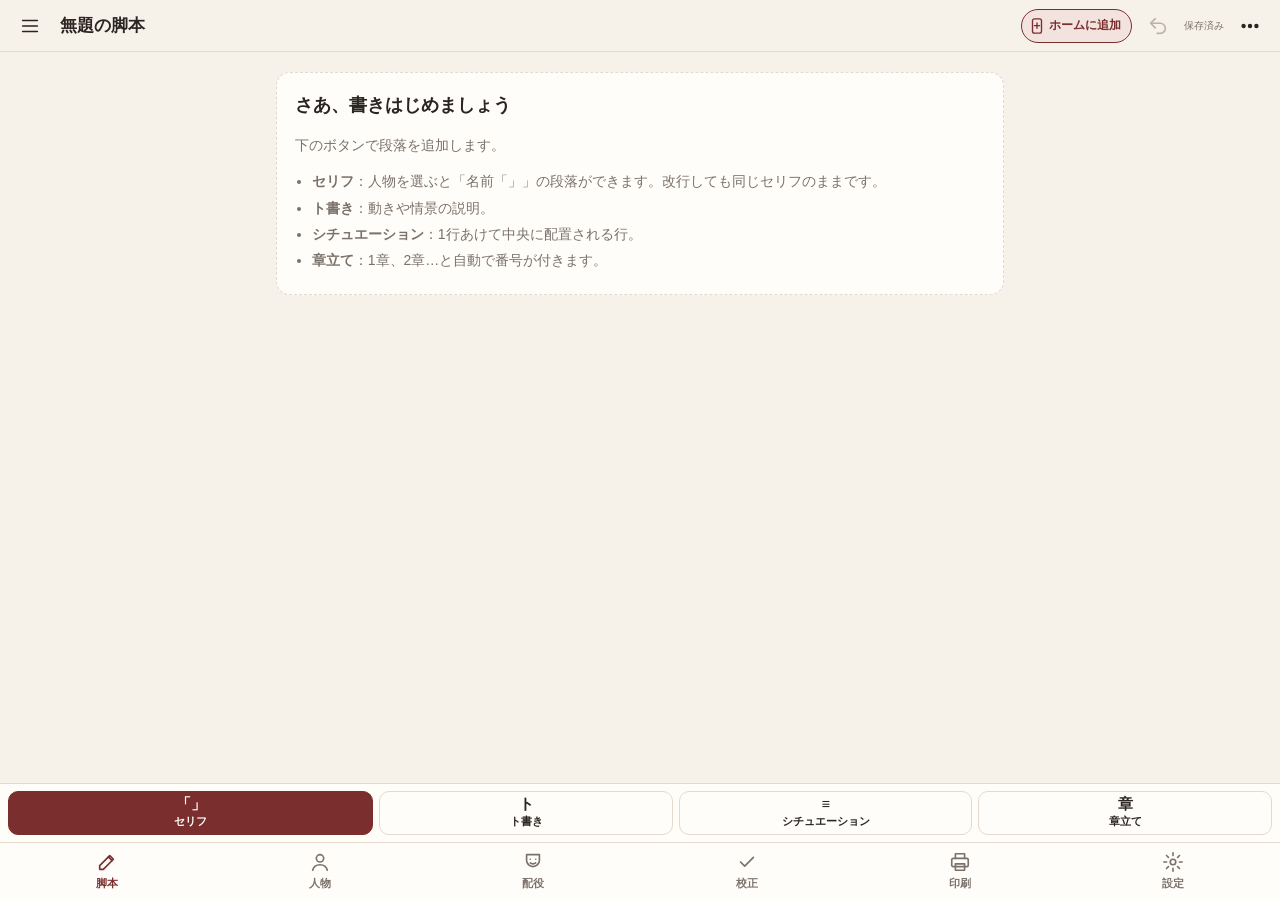
==== index.html @ 345024ed "Acting directions band, menu-only direction entry, vertical writing screen - 演技の指示 is now added from" ====
<!doctype html>
<html lang="ja">
<head>
  <meta charset="utf-8">
  <meta name="viewport" content="width=device-width, initial-scale=1, viewport-fit=cover, interactive-widget=resizes-content">
  <meta name="theme-color" content="#7a2e2e">
  <meta name="apple-mobile-web-app-capable" content="yes">
  <meta name="mobile-web-app-capable" content="yes">
  <meta name="apple-mobile-web-app-title" content="演劇脚本">
  <meta name="apple-mobile-web-app-status-bar-style" content="default">
  <title>演劇脚本ノート</title>
  <meta name="description" content="スマートフォンで演劇の脚本を書いて、A4で印刷できるアプリ">
  <link rel="manifest" href="manifest.webmanifest">
  <link rel="icon" href="icons/icon.svg" type="image/svg+xml">
  <link rel="apple-touch-icon" href="icons/apple-touch-icon.png">
  <link rel="preconnect" href="https://fonts.googleapis.com">
  <link rel="preconnect" href="https://fonts.gstatic.com" crossorigin>
  <link rel="stylesheet" href="css/app.css">
  <style id="page-style">@page { size: A4 landscape; margin: 0; }</style>
</head>
<body>
  <header class="topbar no-print">
    <button id="btn-scripts" class="icon-btn" type="button" aria-label="脚本の一覧">
      <svg viewBox="0 0 24 24" aria-hidden="true"><path d="M4 6h16M4 12h16M4 18h16"/></svg>
    </button>
    <input id="title-input" class="title-input" type="text" placeholder="タイトル" aria-label="脚本のタイトル" enterkeyhint="done">
    <button id="btn-install" class="install-btn" type="button" hidden>
      <svg viewBox="0 0 24 24" aria-hidden="true"><rect x="6" y="2.5" width="12" height="19" rx="2.5"/><path d="M12 8v7M8.5 11.5h7"/></svg>ホームに追加
    </button>
    <button id="btn-undo" class="icon-btn" type="button" aria-label="元に戻す" disabled>
      <svg viewBox="0 0 24 24" aria-hidden="true"><path d="M9 14 4 9l5-5"/><path d="M4 9h10.5a5.5 5.5 0 0 1 0 11H11"/></svg>
    </button>
    <span id="save-status" class="save-status" aria-live="polite">保存済み</span>
    <button id="btn-more" class="icon-btn" type="button" aria-label="取り込んだPDFを見る">
      <svg viewBox="0 0 24 24" aria-hidden="true"><circle cx="5" cy="12" r="1.5" fill="currentColor"/><circle cx="12" cy="12" r="1.5" fill="currentColor"/><circle cx="19" cy="12" r="1.5" fill="currentColor"/></svg>
    </button>
  </header>

  <main id="main">
    <!-- 脚本 -->
    <section id="view-editor" class="view no-print" data-view="editor">
      <div id="editor" class="editor"></div>
      <div id="editor-empty" class="empty-hint">
        <p class="empty-title">さあ、書きはじめましょう</p>
        <p>下のボタンで段落を追加します。</p>
        <ul>
          <li><b>セリフ</b>：人物を選ぶと「名前「」」の段落ができます。改行しても同じセリフのままです。</li>
          <li><b>ト書き</b>：動きや情景の説明。</li>
          <li><b>シチュエーション</b>：1行あけて中央に配置される行。</li>
          <li><b>章立て</b>：1章、2章…と自動で番号が付きます。</li>
        </ul>
      </div>
    </section>

    <!-- 登場人物 -->
    <section id="view-characters" class="view no-print" data-view="characters">
      <div class="panel">
        <h2>登場人物</h2>
        <p class="note">名前はここで一括管理します。ここで名前を変えると、脚本中のすべてのセリフに反映されます。読み仮名は自動で付きます（直接直すこともできます）。</p>
        <form id="add-char-form" class="add-row">
          <input id="add-char-name" type="text" placeholder="人物名を入力" aria-label="人物名" enterkeyhint="done" autocomplete="off">
          <button class="btn primary" type="submit">追加</button>
        </form>
        <p id="dict-status" class="note dict-status" hidden></p>
        <ul id="char-list" class="card-list"></ul>
      </div>
    </section>

    <!-- 配役 -->
    <section id="view-cast" class="view no-print" data-view="cast">
      <div class="panel">
        <h2>キャスティング</h2>
        <p class="note">役と演じる人を紐付けます。配役表は印刷の2ページ目（表紙の次）に入ります。1人で複数の役も演じられます。</p>
        <ul id="cast-list" class="card-list"></ul>
        <h3>演者ごとの出番</h3>
        <div id="actor-summary"></div>
        <label class="switch-row"><input type="checkbox" data-setting="printCastPage"> 配役表を印刷に含める</label>
        <button id="btn-cast-preview" class="btn" type="button">配役表をプレビュー</button>
      </div>
    </section>

    <!-- 校正 -->
    <section id="view-check" class="view no-print" data-view="check">
      <div class="panel">
        <h2>誤字・脱字チェック</h2>
        <p class="note">よくある誤字、「変わるる」のような余分な文字や重複、同じ人物のセリフの連続、助詞や句読点の重なり、括弧の閉じ忘れ、人物名の打ち間違い、半角カナなどを調べます。<span class="lv lv-info">参考</span> は台詞の口調として意図的な場合もあります。</p>
        <div class="row-btns">
          <button id="btn-run-check" class="btn primary" type="button">チェックする</button>
          <button id="btn-fix-all" class="btn" type="button" hidden>まとめて修正</button>
        </div>
        <p id="check-summary" class="check-summary"></p>
        <ul id="check-list" class="check-list"></ul>
        <button id="btn-clear-ignored" class="btn small ghost" type="button" hidden>無視した項目を元に戻す</button>
      </div>
    </section>

    <!-- 印刷 -->
    <section id="view-preview" class="view" data-view="preview">
      <div class="preview-controls no-print">
        <div class="seg" role="group" aria-label="書字方向">
          <button type="button" data-seg="writingMode" data-value="vertical">縦書き</button>
          <button type="button" data-seg="writingMode" data-value="horizontal">横書き</button>
        </div>
        <div class="seg" role="group" aria-label="用紙の向き">
          <button type="button" data-seg="orientation" data-value="portrait">A4 縦</button>
          <button type="button" data-seg="orientation" data-value="landscape">A4 横</button>
        </div>
        <button id="btn-print" class="btn primary" type="button">印刷 / PDF保存</button>
        <span id="page-count" class="note"></span>
      </div>
      <div id="pages" class="pages"></div>
    </section>

    <!-- 設定 -->
    <section id="view-settings" class="view no-print" data-view="settings">
      <div class="panel">
        <h2>作品</h2>
        <label class="field">タイトル<input id="set-title" type="text"></label>
        <label class="field">作者<input id="set-author" type="text" placeholder="作・〇〇"></label>

        <h2>脚本画面（書くとき）</h2>
        <label class="field">書く向き
          <select data-setting="editorWritingMode"><option value="horizontal">横書き</option><option value="vertical">縦書き</option></select>
        </label>
        <p class="note">台本に合わせて縦書きで書けます。縦書きでは右から左へ進み、横にスクロールします。印刷の向き（下の「書式」）とは別に選べます。</p>

        <h2>書式（印刷・PDF）</h2>
        <label class="field">書字方向
          <select data-setting="writingMode"><option value="vertical">縦書き</option><option value="horizontal">横書き</option></select>
        </label>
        <label class="field">用紙（A4）の向き
          <select data-setting="orientation"><option value="landscape">横向き</option><option value="portrait">縦向き</option></select>
        </label>
        <label class="field">フォント
          <select id="font-select" data-setting="font"></select>
        </label>
        <p id="font-sample" class="font-sample">太郎「今日は、いい天気ですね。」</p>
        <label class="field">文字の大きさ（pt）
          <select data-setting="fontSize" data-type="number">
            <option value="9">9</option><option value="10">10</option><option value="10.5">10.5</option>
            <option value="11">11</option><option value="12">12</option><option value="14">14</option>
          </select>
        </label>
        <label class="field">行間
          <select data-setting="lineHeight" data-type="number">
            <option value="1.5">狭い</option><option value="1.8">ふつう</option><option value="2.1">広い</option>
          </select>
        </label>
        <label class="field">ト書きの位置
          <select data-setting="directionIndent" data-type="number">
            <option value="0">上部（字下げなし）</option><option value="2">2字下げ</option><option value="3">3字下げ</option>
          </select>
        </label>
        <label class="field">名前の読み仮名（ルビ）
          <select data-setting="ruby"><option value="all">毎回ふる</option><option value="first">初登場のみ</option><option value="none">ふらない</option></select>
        </label>
        <label class="field">章の表記
          <select data-setting="chapterFormat"><option value="plain">1章</option><option value="dai">第1章</option><option value="kanji">第一章</option></select>
        </label>
        <label class="switch-row"><input type="checkbox" data-setting="chapterPageBreak"> 章ごとに改ページ（章を右上に置く）</label>

        <h2>演者用の書き込み</h2>
        <label class="field">メモ欄（演者が書き込むスペース）
          <select data-setting="memoArea">
            <option value="none">なし</option><option value="small">小さめ（約1/4）</option>
            <option value="medium">ふつう（約1/3）</option><option value="large">大きめ（約1/2）</option>
          </select>
        </label>
        <label class="field">メモ欄の位置
          <select data-setting="memoPosition">
            <option value="top">上</option><option value="bottom">下</option><option value="right">右</option><option value="left">左</option>
          </select>
        </label>
        <label class="switch-row"><input type="checkbox" data-setting="memoRuled"> メモ欄に罫線を引く</label>
        <p class="note">メモ欄は<b>印刷するページ（「印刷」タブ・PDF）に付きます</b>。書く画面には出ません。本文との間には区切りの線が入ります（表紙・配役表には付きません）。</p>
        <label class="switch-row"><input type="checkbox" data-setting="actingNotes"> 「演技の指示」スペースを付ける</label>
        <p class="note">ページの下 約1/5（横書きでは右側）を演技の指示のスペースにし、メモ欄と同じ罫線を引きます。各セリフの指示は、そのセリフと同じ列に入ります。指示は、脚本画面でセリフ右の「⋯」→「演技の指示を追加」で書けます。</p>
        <button class="btn" type="button" data-go-preview>印刷のプレビューで確認する</button>

        <h2>印刷</h2>
        <label class="switch-row"><input type="checkbox" data-setting="printTitlePage"> 表紙を付ける</label>
        <label class="switch-row"><input type="checkbox" data-setting="printCastPage"> 配役表を付ける</label>
        <label class="switch-row"><input type="checkbox" data-setting="pageNumbers"> ページ番号</label>

        <h2>読み仮名</h2>
        <label class="switch-row"><input type="checkbox" data-setting="autoReading"> 名前の読み仮名を自動で付ける</label>
        <p class="note">初回のみ辞書（約18MB）を読み込みます。以降はオフラインでも使えます。</p>

        <h2>データ</h2>
        <p class="note">入力内容はこの端末に自動保存されます（画面を閉じても、アプリを終了しても残ります）。機種変更や念のための保管には書き出しを使ってください。</p>
        <div class="row-btns wrap">
          <button id="btn-export" class="btn" type="button">バックアップを書き出す</button>
          <button id="btn-import" class="btn" type="button">バックアップを読み込む</button>
          <button id="btn-export-txt" class="btn" type="button">テキスト（.txt）で保存</button>
          <button id="btn-export-docx" class="btn" type="button">Word（.docx）で保存</button>
        </div>
        <input id="import-file" type="file" accept=".json,application/json" hidden>
        <div class="row-btns wrap">
          <button id="btn-import-pdf" class="btn" type="button">過去の脚本をPDFから読み込む</button>
        </div>
        <input id="pdf-file" type="file" accept="application/pdf,.pdf" hidden>
      </div>
    </section>
  </main>

  <!-- 挿入ボタン（脚本タブのみ） -->
  <div id="insertbar" class="insertbar no-print" role="toolbar" aria-label="段落の追加">
    <button type="button" data-insert="dialogue" class="ins ins-dialogue"><span class="ins-ico">「」</span>セリフ</button>
    <button type="button" data-insert="direction" class="ins"><span class="ins-ico">ト</span>ト書き</button>
    <button type="button" data-insert="situation" class="ins"><span class="ins-ico">≡</span>シチュエーション</button>
    <button type="button" data-insert="chapter" class="ins"><span class="ins-ico">章</span>章立て</button>
  </div>

  <nav class="tabbar no-print" aria-label="画面切り替え">
    <button type="button" data-tab="editor"><svg viewBox="0 0 24 24" aria-hidden="true"><path d="M4 20h4L19 9l-4-4L4 16z"/><path d="m13.5 6.5 4 4"/></svg>脚本</button>
    <button type="button" data-tab="characters"><svg viewBox="0 0 24 24" aria-hidden="true"><circle cx="12" cy="8" r="4"/><path d="M4 21c1-4 4.5-6 8-6s7 2 8 6"/></svg>人物</button>
    <button type="button" data-tab="cast"><svg viewBox="0 0 24 24" aria-hidden="true"><path d="M5 4h14v6a7 7 0 0 1-14 0z"/><path d="M9 9h.01M15 9h.01M9 13c1.5 1.3 4.5 1.3 6 0"/></svg>配役</button>
    <button type="button" data-tab="check"><svg viewBox="0 0 24 24" aria-hidden="true"><path d="m5 12 4.5 4.5L19 7"/></svg>校正</button>
    <button type="button" data-tab="preview"><svg viewBox="0 0 24 24" aria-hidden="true"><path d="M7 8V3h10v5"/><rect x="3" y="8" width="18" height="9" rx="1.5"/><path d="M7 14h10v7H7z"/></svg>印刷</button>
    <button type="button" data-tab="settings"><svg viewBox="0 0 24 24" aria-hidden="true"><circle cx="12" cy="12" r="3"/><path d="M12 2v3M12 19v3M2 12h3M19 12h3M4.9 4.9 7 7M17 17l2.1 2.1M4.9 19.1 7 17M17 7l2.1-2.1"/></svg>設定</button>
  </nav>

  <div id="sheet-backdrop" class="sheet-backdrop no-print" hidden></div>
  <div id="sheet" class="sheet no-print" role="dialog" aria-modal="true" aria-labelledby="sheet-title" hidden>
    <div class="sheet-head">
      <h2 id="sheet-title"></h2>
      <button id="sheet-close" class="icon-btn" type="button" aria-label="閉じる"><svg viewBox="0 0 24 24" aria-hidden="true"><path d="M6 6l12 12M18 6 6 18"/></svg></button>
    </div>
    <div id="sheet-body" class="sheet-body"></div>
  </div>

  <div id="toast" class="toast no-print" role="status" hidden></div>

  <div id="pdf-viewer" class="pdf-viewer no-print" role="dialog" aria-modal="true" aria-labelledby="pdf-viewer-title" hidden>
    <div class="pdf-viewer-head">
      <button id="pdf-close" class="icon-btn" type="button" aria-label="閉じる"><svg viewBox="0 0 24 24" aria-hidden="true"><path d="M15 18 9 12l6-6"/></svg></button>
      <h2 id="pdf-viewer-title"></h2>
      <button id="pdf-zoom-out" class="icon-btn" type="button" aria-label="縮小"><svg viewBox="0 0 24 24" aria-hidden="true"><path d="M5 12h14"/></svg></button>
      <button id="pdf-zoom-in" class="icon-btn" type="button" aria-label="拡大"><svg viewBox="0 0 24 24" aria-hidden="true"><path d="M12 5v14M5 12h14"/></svg></button>
      <button id="pdf-delete" class="icon-btn" type="button" aria-label="このPDFを削除"><svg viewBox="0 0 24 24" aria-hidden="true"><path d="M4 7h16M9 7V4h6v3M6 7l1 13h10l1-13"/></svg></button>
    </div>
    <div id="pdf-pages" class="pdf-pages"></div>
  </div>
  <div id="measure" class="measure" aria-hidden="true"></div>

  <script type="module" src="js/app.js"></script>
</body>
</html>
---- css/app.css ----
:root {
  --bg: #f6f1e9;
  --surface: #fffdf9;
  --surface-2: #f0e9de;
  --text: #2a2522;
  --muted: #7b716a;
  --line: #e3d9cc;
  --accent: #7a2e2e;
  --accent-ink: #fff;
  --accent-soft: #f3e3df;
  --ok: #2e6b46;
  --warn: #9a6400;
  --err: #a52a2a;
  --info: #4a5f8a;
  --shadow: 0 1px 2px rgba(60, 40, 20, .08), 0 4px 16px rgba(60, 40, 20, .06);
  --topbar-h: 52px;
  --tabbar-h: 58px;
  --insert-h: 56px;
  --kb: 0px;
  --safe-b: env(safe-area-inset-bottom, 0px);
  --editor-font: "Hiragino Mincho ProN", "Yu Mincho", YuMincho, "Noto Serif JP", serif;
  color-scheme: light;
}
@media (prefers-color-scheme: dark) {
  :root:not([data-theme="light"]) {
    --bg: #1b1817;
    --surface: #24201e;
    --surface-2: #2e2926;
    --text: #ece5dc;
    --muted: #a59a90;
    --line: #3b3431;
    --accent: #d48a7e;
    --accent-ink: #1b1817;
    --accent-soft: #3a2724;
    --ok: #7fc59b;
    --warn: #e0b35a;
    --err: #f08a80;
    --info: #9db4e6;
    --shadow: 0 1px 2px rgba(0, 0, 0, .3), 0 4px 16px rgba(0, 0, 0, .25);
    color-scheme: dark;
  }
}
:root[data-theme="dark"] {
  --bg: #1b1817; --surface: #24201e; --surface-2: #2e2926; --text: #ece5dc; --muted: #a59a90;
  --line: #3b3431; --accent: #d48a7e; --accent-ink: #1b1817; --accent-soft: #3a2724;
  --ok: #7fc59b; --warn: #e0b35a; --err: #f08a80; --info: #9db4e6; color-scheme: dark;
}

* { box-sizing: border-box; }
html { -webkit-text-size-adjust: 100%; }
body {
  margin: 0;
  background: var(--bg);
  color: var(--text);
  font-family: -apple-system, BlinkMacSystemFont, "Hiragino Sans", "Hiragino Kaku Gothic ProN", "Yu Gothic UI", "Noto Sans JP", sans-serif;
  font-size: 16px;
  line-height: 1.6;
  -webkit-tap-highlight-color: transparent;
  overscroll-behavior-y: none;
}
button, input, select, textarea { font: inherit; color: inherit; }
button { cursor: pointer; }
svg { width: 22px; height: 22px; fill: none; stroke: currentColor; stroke-width: 1.8; stroke-linecap: round; stroke-linejoin: round; }
[hidden] { display: none !important; }

/* ---------- 上部バー ---------- */
.topbar {
  position: sticky; top: 0; z-index: 20;
  display: flex; align-items: center; gap: 6px;
  height: calc(var(--topbar-h) + env(safe-area-inset-top, 0px));
  padding: env(safe-area-inset-top, 0px) 10px 0;
  background: color-mix(in srgb, var(--bg) 88%, transparent);
  backdrop-filter: blur(10px);
  -webkit-backdrop-filter: blur(10px);
  border-bottom: 1px solid var(--line);
}
.icon-btn {
  flex: none; display: grid; place-items: center;
  width: 40px; height: 40px; border-radius: 10px;
  border: 0; background: transparent; color: var(--text);
}
.icon-btn:disabled { opacity: .3; }
.icon-btn:active:not(:disabled) { background: var(--surface-2); }
.title-input {
  flex: 1; min-width: 0;
  border: 0; background: transparent;
  font-family: var(--editor-font);
  font-size: 17px; font-weight: 700;
  padding: 6px 4px; border-radius: 8px;
}
.title-input:focus { outline: none; background: var(--surface); }
.install-btn {
  flex: none; display: inline-flex; align-items: center; gap: 3px;
  height: 34px; padding: 0 10px 0 6px;
  border-radius: 99px; border: 1px solid var(--accent);
  background: var(--accent-soft); color: var(--accent);
  font-size: 12px; font-weight: 700; white-space: nowrap;
}
.install-btn svg { width: 18px; height: 18px; }
.install-steps { padding-left: 1.4em; margin: 6px 0 14px; font-size: 15px; }
.install-steps li { margin: 10px 0; }
.install-steps .key { display: inline-flex; align-items: center; gap: 2px; padding: 1px 8px; border-radius: 6px; background: var(--surface-2); font-weight: 700; }
.install-steps svg { width: 16px; height: 16px; vertical-align: -3px; }
.save-status { flex: none; font-size: 10px; color: var(--muted); text-align: right; }
.save-status.saving { color: var(--warn); }

/* ---------- 画面 ---------- */
main { max-width: 760px; margin: 0 auto; }
.view { display: none; padding-bottom: calc(var(--tabbar-h) + var(--safe-b) + 24px); }
.view.active { display: block; }
body.view-editor .view[data-view="editor"] { padding-bottom: calc(var(--tabbar-h) + var(--insert-h) + var(--safe-b) + 40vh); }

.panel { padding: 16px; }
.panel h2 { font-size: 15px; margin: 22px 0 8px; color: var(--accent); letter-spacing: .05em; }
.panel h2:first-child { margin-top: 4px; }
.panel h3 { font-size: 14px; margin: 24px 0 8px; }
.note { font-size: 13px; color: var(--muted); margin: 6px 0 12px; }

.btn {
  display: inline-flex; align-items: center; justify-content: center; gap: 6px;
  min-height: 42px; padding: 8px 16px;
  border-radius: 10px; border: 1px solid var(--line);
  background: var(--surface); color: var(--text);
  font-size: 14px; font-weight: 600;
}
.btn:active { transform: translateY(1px); }
.btn.primary { background: var(--accent); border-color: var(--accent); color: var(--accent-ink); }
.btn.danger { color: var(--err); }
.btn.small { min-height: 34px; padding: 4px 12px; font-size: 13px; }
.btn.ghost { border-color: transparent; background: transparent; color: var(--muted); }
.row-btns { display: flex; gap: 8px; margin: 10px 0; }
.row-btns.wrap { flex-wrap: wrap; }

.field { display: flex; flex-direction: column; gap: 4px; font-size: 13px; color: var(--muted); margin: 10px 0; }
.field input, .field select, .add-row input, .card input, .card select {
  font-size: 16px; color: var(--text);
  padding: 10px 12px; min-height: 44px;
  border: 1px solid var(--line); border-radius: 10px;
  background: var(--surface);
  width: 100%;
}
.switch-row { display: flex; align-items: center; gap: 10px; min-height: 44px; font-size: 15px; }
.switch-row input { width: 22px; height: 22px; accent-color: var(--accent); }
.font-sample {
  padding: 12px 14px; border-radius: 10px; background: var(--surface); border: 1px dashed var(--line);
  font-size: 18px; margin: 4px 0 8px;
}

/* ---------- エディタ ---------- */
.editor { padding: 14px 12px 0; font-family: var(--editor-font); }
.empty-hint { margin: 20px 16px; padding: 18px; border-radius: 14px; background: var(--surface); border: 1px dashed var(--line); font-size: 14px; color: var(--muted); }
.empty-hint .empty-title { font-family: var(--editor-font); font-size: 18px; font-weight: 700; color: var(--text); margin: 0 0 6px; }
.empty-hint ul { padding-left: 1.2em; margin: 8px 0 0; }
.empty-hint li { margin: 4px 0; }

.blk {
  position: relative;
  display: flex; align-items: flex-start; gap: 2px;
  padding: 4px 34px 4px 6px;
  margin: 2px 0;
  border-radius: 10px;
  scroll-margin: 70px 0 calc(var(--insert-h) + 70px);
}
.blk:focus-within { background: var(--surface); box-shadow: var(--shadow); }
.blk textarea, .blk input.blk-text {
  flex: 1; min-width: 0;
  border: 0; outline: none; resize: none; background: transparent;
  font-family: var(--editor-font);
  font-size: 17px; line-height: 1.75;
  padding: 0; margin: 0;
  field-sizing: content;
  min-height: 1.75em;
  overflow: hidden;
}
.blk textarea::placeholder, .blk input::placeholder { color: var(--muted); opacity: .6; }
.blk-more {
  position: absolute; right: 2px; top: 4px;
  width: 30px; height: 30px; border: 0; border-radius: 8px;
  background: transparent; color: var(--muted); font-size: 18px; line-height: 1;
  opacity: .55;
}
.blk:focus-within .blk-more { opacity: 1; }

.blk-name {
  flex: none;
  border: 0; background: transparent; padding: 0 1px;
  font-family: var(--editor-font); font-size: 17px; line-height: 1.75; font-weight: 700;
  color: var(--c, var(--text));
  border-bottom: 2px solid color-mix(in srgb, var(--c, var(--muted)) 35%, transparent);
  border-radius: 0;
}
.blk-name ruby rt { font-size: 9px; font-weight: 400; color: var(--muted); }
.blk-name.missing { color: var(--err); }
.blk-dialogue { flex-wrap: wrap; }
.blk textarea.blk-note {
  flex: 1 0 100%;
  margin: 2px 0 2px 2.2em; padding: 2px 0 2px 8px;
  border-left: 2px solid color-mix(in srgb, var(--c, var(--muted)) 45%, transparent);
  font-size: 14px; line-height: 1.6; min-height: 1.6em; color: var(--muted);
}
.blk textarea.blk-note:focus { color: var(--text); }
.q { flex: none; font-size: 17px; line-height: 1.75; color: var(--muted); }
.q-end { align-self: flex-end; }

.blk-direction { padding-left: calc(6px + var(--indent, 0) * 17px); }
.blk-direction::before {
  content: "ト"; flex: none;
  font-size: 10px; line-height: 1; padding: 3px 4px; margin: 6px 6px 0 0;
  border-radius: 4px; background: var(--surface-2); color: var(--muted);
  font-family: system-ui, sans-serif;
}
.blk-situation { margin-top: 1.75em; }
.blk-situation::before {
  content: "1行あけ"; position: absolute; top: -1.45em; left: 50%; transform: translateX(-50%);
  font-size: 10px; color: var(--muted); opacity: .6; font-family: system-ui, sans-serif;
}
.blk-situation textarea { text-align: center; }
.blk-chapter { justify-content: flex-end; gap: 10px; margin-top: 18px; padding-top: 10px; border-top: 1px solid var(--line); border-radius: 0; }
.blk-chapter .chap-label { flex: none; font-weight: 700; font-size: 17px; line-height: 1.75; color: var(--accent); }
.blk-chapter input.blk-text { flex: 0 1 11em; font-weight: 700; }

/* 縦書きの脚本画面：右から左へ進み、横スクロール */
.editor.vertical {
  writing-mode: vertical-rl;
  height: calc(100dvh - var(--topbar-h) - env(safe-area-inset-top, 0px) - var(--tabbar-h) - var(--insert-h) - var(--safe-b) - 20px);
  overflow-x: auto; overflow-y: hidden;
  padding: 12px 12px 12px 8px;
}
body.kb-open .editor.vertical { height: calc(100dvh - var(--topbar-h) - env(safe-area-inset-top, 0px) - var(--insert-h) - var(--kb) - 20px); }
body.view-editor.ed-vertical .view[data-view="editor"] { padding-bottom: calc(var(--tabbar-h) + var(--insert-h) + var(--safe-b)); }
.editor:empty { display: none; }
.editor.vertical .blk { padding: 6px 4px 36px; margin: 0 2px; scroll-margin: 0 48px; }
.editor.vertical .blk textarea, .editor.vertical .blk input.blk-text { min-height: 0; min-width: 1.75em; }
.editor.vertical .blk-more { right: 50%; transform: translateX(50%); top: auto; bottom: 2px; writing-mode: horizontal-tb; }
.editor.vertical .blk-name { border-bottom: 0; border-left: 2px solid color-mix(in srgb, var(--c, var(--muted)) 35%, transparent); padding: 1px 0; }
.editor.vertical .blk textarea.blk-note {
  margin: 2.2em 0 0 0; padding: 8px 2px 0 0;
  border-left: 0; border-top: 2px solid color-mix(in srgb, var(--c, var(--muted)) 45%, transparent);
}
.editor.vertical .blk-direction { padding-left: 4px; padding-top: calc(6px + var(--indent, 0) * 17px); }
.editor.vertical .blk-direction::before { margin: 0 0 6px 0; writing-mode: horizontal-tb; }
.editor.vertical .blk-situation { margin-top: 0; margin-right: 1.75em; }
.editor.vertical .blk-situation::before { top: 50%; left: auto; right: -1.5em; transform: translateY(-50%); }
.editor.vertical .blk-chapter { justify-content: flex-start; margin: 0 18px 0 0; padding: 6px 10px 36px 4px; border-top: 0; border-right: 1px solid var(--line); }

/* ---------- 挿入バー ---------- */
.insertbar {
  position: fixed; left: 0; right: 0; z-index: 25;
  bottom: calc(var(--tabbar-h) + var(--safe-b));
  display: none; gap: 6px;
  padding: 7px 8px;
  background: color-mix(in srgb, var(--surface) 94%, transparent);
  backdrop-filter: blur(10px); -webkit-backdrop-filter: blur(10px);
  border-top: 1px solid var(--line);
}
body.view-editor .insertbar { display: flex; }
body.kb-open .insertbar { bottom: var(--kb); }
.ins {
  flex: 1; min-width: 0;
  display: flex; flex-direction: column; align-items: center; justify-content: center;
  height: 44px; padding: 0 2px;
  border-radius: 10px; border: 1px solid var(--line);
  background: var(--surface); color: var(--text);
  font-size: 11px; font-weight: 600; white-space: nowrap; overflow: hidden; text-overflow: ellipsis;
}
.ins .ins-ico { font-family: var(--editor-font); font-size: 15px; line-height: 1.2; font-weight: 700; }
.ins-dialogue { background: var(--accent); color: var(--accent-ink); border-color: var(--accent); flex: 1.25; }
.ins:active { transform: translateY(1px); }

/* ---------- タブバー ---------- */
.tabbar {
  position: fixed; left: 0; right: 0; bottom: 0; z-index: 30;
  display: flex;
  height: calc(var(--tabbar-h) + var(--safe-b));
  padding-bottom: var(--safe-b);
  background: var(--surface);
  border-top: 1px solid var(--line);
}
body.kb-open .tabbar { display: none; }
.tabbar button {
  flex: 1; min-width: 0;
  display: flex; flex-direction: column; align-items: center; justify-content: center; gap: 2px;
  border: 0; background: transparent; color: var(--muted);
  font-size: 10.5px; font-weight: 600;
}
.tabbar button.active { color: var(--accent); }
.tabbar svg { width: 22px; height: 22px; }

/* ---------- カード ---------- */
.add-row { display: flex; gap: 8px; }
.add-row input { flex: 1; min-width: 0; }
.card-list { list-style: none; padding: 0; margin: 12px 0; display: flex; flex-direction: column; gap: 10px; }
.card { background: var(--surface); border: 1px solid var(--line); border-radius: 14px; padding: 12px; box-shadow: var(--shadow); }
.card-row { display: flex; gap: 8px; align-items: center; }
.card-row + .card-row { margin-top: 8px; }
.card .grow { flex: 1; min-width: 0; }
.card .meta { font-size: 12px; color: var(--muted); }
.card .lbl { font-size: 11px; color: var(--muted); width: 3.2em; flex: none; }
.color-dot { flex: none; width: 30px; height: 30px; border-radius: 50%; border: 3px solid var(--surface); box-shadow: 0 0 0 1px var(--line); background: var(--c); }
.card input.name-input { font-family: var(--editor-font); font-weight: 700; font-size: 17px; }
.card .warn-text { color: var(--warn); font-size: 12px; }
.mini-btn { flex: none; min-width: 40px; height: 40px; border-radius: 10px; border: 1px solid var(--line); background: var(--surface); font-size: 13px; padding: 0 8px; color: var(--text); }
.mini-btn.danger { color: var(--err); }
.dict-status { color: var(--info); }

.cast-role { font-family: var(--editor-font); font-weight: 700; font-size: 17px; min-width: 5em; color: var(--c); }
.cast-role rt { font-size: 9px; color: var(--muted); font-weight: 400; }
.actor-table { width: 100%; border-collapse: collapse; font-size: 14px; background: var(--surface); border-radius: 12px; overflow: hidden; }
.actor-table th, .actor-table td { text-align: left; padding: 10px; border-bottom: 1px solid var(--line); vertical-align: top; }
.actor-table th { font-size: 12px; color: var(--muted); font-weight: 600; background: var(--surface-2); }

/* ---------- 校正 ---------- */
.check-summary { font-size: 14px; }
.check-list { list-style: none; padding: 0; margin: 8px 0; display: flex; flex-direction: column; gap: 8px; }
.check-item { background: var(--surface); border: 1px solid var(--line); border-radius: 12px; padding: 10px 12px; }
.check-item .msg { font-size: 14px; font-weight: 600; display: flex; gap: 8px; align-items: baseline; }
.check-item .ctx { font-family: var(--editor-font); font-size: 15px; margin: 6px 0; word-break: break-all; color: var(--muted); }
.check-item .ctx mark { background: color-mix(in srgb, var(--err) 22%, transparent); color: var(--text); border-radius: 3px; padding: 0 1px; }
.check-item .ctx .who { color: var(--text); font-weight: 700; }
.check-item .acts { display: flex; gap: 6px; flex-wrap: wrap; }
.lv { flex: none; font-size: 10.5px; padding: 1px 7px; border-radius: 99px; font-weight: 700; }
.lv-error { background: color-mix(in srgb, var(--err) 16%, transparent); color: var(--err); }
.lv-warn { background: color-mix(in srgb, var(--warn) 18%, transparent); color: var(--warn); }
.lv-info { background: color-mix(in srgb, var(--info) 16%, transparent); color: var(--info); }
.blk.flash { animation: flash 1.4s ease; }
@keyframes flash { 0%, 40% { background: color-mix(in srgb, var(--warn) 25%, transparent); } }

/* ---------- シート ---------- */
.sheet-backdrop { position: fixed; inset: 0; z-index: 40; background: rgba(20, 12, 8, .38); }
.sheet {
  position: fixed; left: 0; right: 0; bottom: 0; z-index: 41;
  max-width: 760px; margin: 0 auto;
  max-height: 82vh; max-height: 82dvh;
  display: flex; flex-direction: column;
  background: var(--surface); border-radius: 18px 18px 0 0;
  box-shadow: 0 -8px 30px rgba(0, 0, 0, .18);
  padding-bottom: var(--safe-b);
  animation: up .18s ease-out;
}
@keyframes up { from { transform: translateY(30px); opacity: 0; } }
.sheet-head { display: flex; align-items: center; padding: 10px 8px 4px 18px; }
.sheet-head h2 { flex: 1; font-size: 16px; margin: 0; }
.sheet-body { overflow-y: auto; padding: 6px 16px 18px; }
.sheet-label { font-size: 12px; font-weight: 700; color: var(--muted); margin: 14px 0 0; }
.pick-grid { display: grid; grid-template-columns: repeat(auto-fill, minmax(130px, 1fr)); gap: 8px; margin: 6px 0 14px; }
.pick {
  position: relative;
  display: flex; flex-direction: column; align-items: flex-start; justify-content: center;
  min-height: 58px; padding: 6px 12px;
  border-radius: 12px; border: 1px solid var(--line); border-left: 5px solid var(--c);
  background: var(--bg); text-align: left;
}
.pick .nm { font-family: var(--editor-font); font-weight: 700; font-size: 17px; line-height: 1.3; }
.pick .rd { font-size: 11px; color: var(--muted); }
.pick .badge { position: absolute; top: 4px; right: 6px; font-size: 10px; color: var(--accent); font-weight: 700; }
.pick.current { outline: 2px solid var(--accent); }
.menu-list { list-style: none; margin: 0; padding: 0; }
.menu-list button {
  display: flex; width: 100%; align-items: center; gap: 10px;
  min-height: 48px; padding: 8px 6px;
  border: 0; border-bottom: 1px solid var(--line); background: transparent; text-align: left; font-size: 15px;
}
.menu-list button.danger { color: var(--err); }
.menu-list .sub { margin-left: auto; font-size: 12px; color: var(--muted); }
.script-item.current { color: var(--accent); font-weight: 700; }

/* ---------- PDF ---------- */
.mode-card {
  display: block; width: 100%; text-align: left; margin: 10px 0;
  padding: 14px 16px; border-radius: 14px; border: 1px solid var(--line); background: var(--bg);
}
.mode-card b { display: block; font-size: 16px; margin-bottom: 4px; }
.mode-card span { display: block; font-size: 13px; color: var(--muted); }
.mode-card .warn { color: var(--warn); margin-top: 6px; }
.warn-box { padding: 12px 14px; border-radius: 12px; background: color-mix(in srgb, var(--warn) 14%, transparent); color: var(--text); font-size: 14px; margin: 8px 0 12px; }
.result-list { margin: 6px 0 12px; padding-left: 1.2em; font-size: 14px; }
.progress { height: 6px; border-radius: 3px; background: var(--surface-2); overflow: hidden; margin: 12px 0; }
.progress > div { height: 100%; width: 0; background: var(--accent); transition: width .2s; }
.pdf-viewer { position: fixed; inset: 0; z-index: 50; display: flex; flex-direction: column; background: #3a3633; }
.pdf-viewer-head {
  display: flex; align-items: center; gap: 4px;
  padding: env(safe-area-inset-top, 0px) 6px 0; min-height: calc(52px + env(safe-area-inset-top, 0px));
  background: var(--surface); color: var(--text); border-bottom: 1px solid var(--line);
}
.pdf-viewer-head h2 { flex: 1; min-width: 0; margin: 0 4px; font-size: 15px; white-space: nowrap; overflow: hidden; text-overflow: ellipsis; }
.pdf-pages { flex: 1; overflow: auto; padding: 10px 8px calc(20px + var(--safe-b)); display: flex; flex-direction: column; align-items: center; gap: 10px; -webkit-overflow-scrolling: touch; }
.pdf-page { background: #fff; box-shadow: 0 2px 8px rgba(0, 0, 0, .35); flex: none; }
.pdf-page canvas { display: block; width: 100%; height: 100%; }
.pdf-label { color: #ddd; font-size: 12px; margin-top: -4px; }
.toast {
  position: fixed; left: 50%; transform: translateX(-50%); z-index: 60;
  bottom: calc(var(--tabbar-h) + var(--insert-h) + var(--safe-b) + 16px);
  width: max-content; max-width: calc(100% - 32px);
  display: flex; align-items: center; gap: 12px;
  background: var(--text); color: var(--bg);
  padding: 10px 16px; border-radius: 12px; font-size: 14px; box-shadow: var(--shadow);
}
.toast.error { background: var(--err); color: #fff; }
.toast-icon {
  flex: none; display: grid; place-items: center;
  width: 20px; height: 20px; border-radius: 50%;
  background: #fff; color: var(--err); font-weight: 900; font-size: 13px;
}
.toast button { border: 0; background: transparent; color: var(--accent-soft); font-weight: 700; padding: 4px; }

/* ---------- プレビュー ---------- */
.preview-controls {
  position: sticky; top: calc(var(--topbar-h) + env(safe-area-inset-top, 0px)); z-index: 10;
  display: flex; flex-wrap: wrap; align-items: center; gap: 8px;
  padding: 10px 12px; background: var(--bg); border-bottom: 1px solid var(--line);
}
.seg { display: inline-flex; border: 1px solid var(--line); border-radius: 10px; overflow: hidden; background: var(--surface); }
.seg button { border: 0; background: transparent; padding: 8px 12px; min-height: 40px; font-size: 13px; font-weight: 600; color: var(--muted); }
.seg button.on { background: var(--accent); color: var(--accent-ink); }
.pages { padding: 14px 0; display: flex; flex-direction: column; align-items: center; gap: 14px; }
.page-wrap { position: relative; box-shadow: 0 2px 10px rgba(0, 0, 0, .18); background: #fff; overflow: hidden; }
.page-wrap > .page { transform-origin: top left; }
.measure { position: absolute; left: -20000px; top: 0; visibility: hidden; pointer-events: none; }

/* ---------- 印刷ページ（紙面）---------- */
.page {
  position: relative; overflow: hidden;
  background: #fff; color: #111;
  font-kerning: normal;
  font-feature-settings: "palt" 0;
}
.page-body { position: absolute; overflow: hidden; }
.page.vertical .page-body { writing-mode: vertical-rl; text-orientation: mixed; }
.page .tcy { text-combine-upright: all; -webkit-text-combine: horizontal; }
.page ruby rt { font-size: .5em; }
.page-num {
  position: absolute; left: 0; right: 0; bottom: 9mm;
  text-align: center; font-size: 9pt; color: #555; writing-mode: horizontal-tb;
}
.memo-area { position: absolute; }
.memo-top { border-bottom: 1px solid #555; }
.memo-bottom { border-top: 1px solid #555; }
.memo-left { border-right: 1px solid #555; }
.memo-right { border-left: 1px solid #555; }
.memo-label { position: absolute; top: 1.5mm; left: 2mm; font-size: 7pt; color: #888; writing-mode: horizontal-tb; letter-spacing: .1em; }
.note-band { position: absolute; }
.rule-v { position: absolute; top: 0; bottom: 0; border-left: 0.5px solid #bbb; }
.rule-h { position: absolute; left: 0; right: 0; border-top: 0.5px solid #bbb; }
.band-bottom { border-top: 1px solid #555; }
.band-right { border-left: 1px solid #555; }
.note-band .memo-label { left: auto; right: 2mm; }
.p-band-note { position: absolute; font-size: .85em; line-height: 1.5; color: #333; white-space: pre-wrap; overflow-wrap: anywhere; overflow: hidden; }
.page.vertical .p-band-note { writing-mode: vertical-rl; }
.p-dlg { display: flex; align-items: flex-start; }
.p-name { flex: none; font-weight: 700; }
.p-name ruby rt { font-weight: 400; }
.p-text { flex: 1 1 auto; min-inline-size: 0; white-space: pre-wrap; overflow-wrap: anywhere; }
.p-dir { white-space: pre-wrap; overflow-wrap: anywhere; padding-inline-start: calc(var(--indent, 0) * 1em); }
.p-sit { white-space: pre-wrap; overflow-wrap: anywhere; text-align: center; margin-block-start: calc(var(--lh, 1.8) * 1em); }
.p-sit.cont, .page-body > .p-sit:first-child { margin-block-start: 0; }
.p-chap { font-weight: 700; font-size: 1.15em; margin-block-end: calc(var(--lh, 1.8) * .6em); }
.page.horizontal .p-chap { text-align: right; }
.page.vertical .p-chap { text-align: start; }
.p-chap-title { margin-inline-start: 1em; }
.page-body > .p-chap:not(:first-child) { margin-block-start: calc(var(--lh, 1.8) * 1em); }
.title-body { display: flex; align-items: center; justify-content: center; }
.p-title-wrap { text-align: center; }
.p-title { font-size: 2.6em; font-weight: 700; line-height: 1.4; letter-spacing: .08em; }
.p-author { font-size: 1.3em; margin-block-start: 2em; }
.page.vertical .p-author { margin-block-start: 1.5em; }
.p-cast-head { font-weight: 700; font-size: 1.3em; margin-block-end: 1em; letter-spacing: .2em; }
.p-cast-row { padding-block: .3em; padding-inline-start: 2em; }
.p-cast-role { display: inline-block; font-weight: 700; }

@media print {
  html, body { background: #fff !important; }
  .no-print, .topbar, .tabbar, .insertbar { display: none !important; }
  main { max-width: none; margin: 0; }
  .view { display: none !important; padding: 0 !important; }
  #view-preview { display: block !important; }
  .pages { display: block; padding: 0; gap: 0; }
  .page-wrap { width: auto !important; height: auto !important; box-shadow: none; margin: 0; overflow: visible; break-after: page; page-break-after: always; }
  .page-wrap:last-child { break-after: auto; page-break-after: auto; }
  .page-wrap > .page { transform: none !important; }
  .measure { display: none; }
}
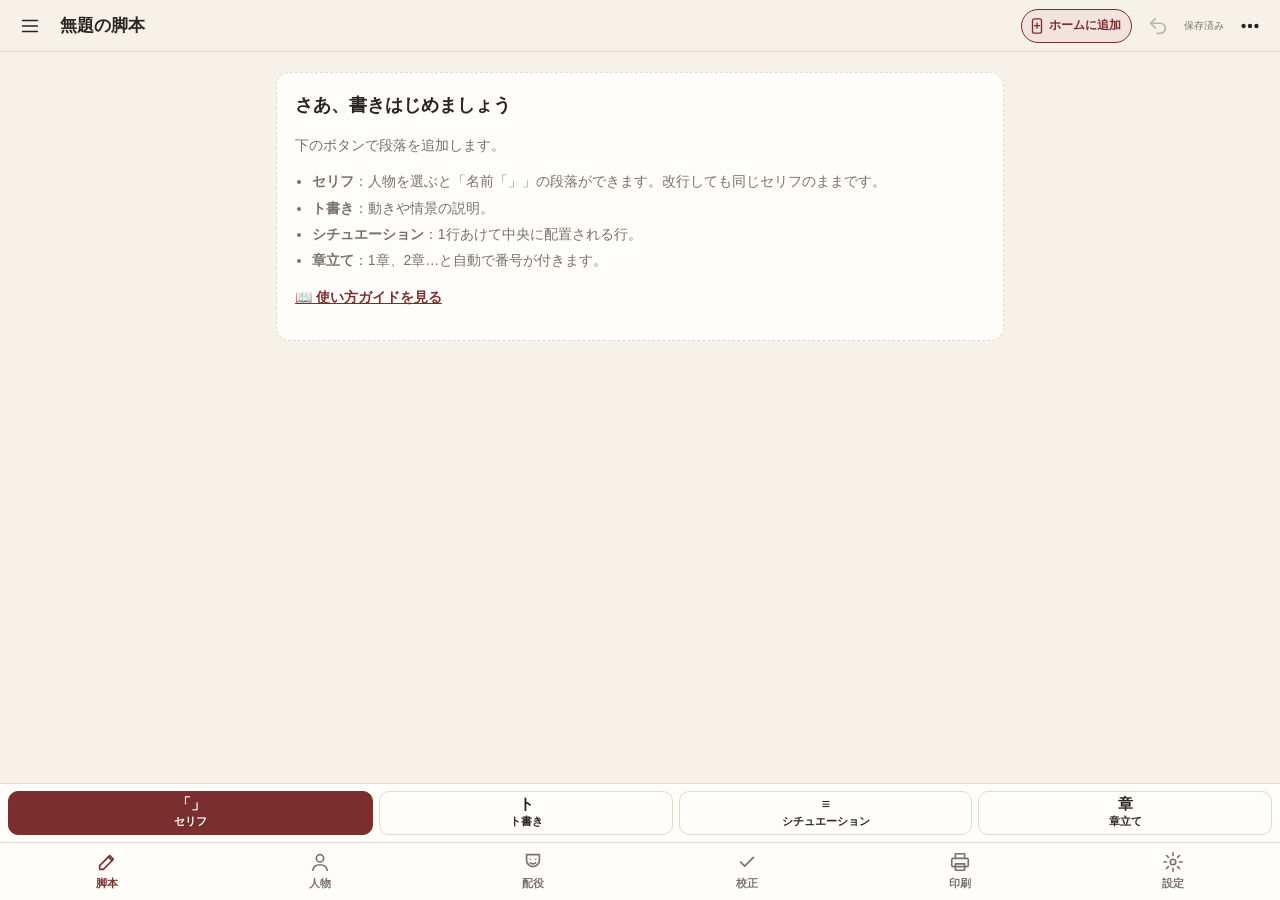
==== commit ae264b3a: "Add in-app usage guide guide.html covers setup (home screen), the screen layout, writing, speaker se" ====
--- a/index.html
+++ b/index.html
@@ -49,6 +49,7 @@
           <li><b>シチュエーション</b>：1行あけて中央に配置される行。</li>
           <li><b>章立て</b>：1章、2章…と自動で番号が付きます。</li>
         </ul>
+        <p><a href="guide.html">📖 使い方ガイドを見る</a></p>
       </div>
     </section>
 
@@ -114,6 +115,7 @@
     <!-- 設定 -->
     <section id="view-settings" class="view no-print" data-view="settings">
       <div class="panel">
+        <a class="btn guide-link" href="guide.html">📖 使い方ガイドを見る</a>
         <h2>作品</h2>
         <label class="field">タイトル<input id="set-title" type="text"></label>
         <label class="field">作者<input id="set-author" type="text" placeholder="作・〇〇"></label>
@@ -160,21 +162,16 @@
         <label class="switch-row"><input type="checkbox" data-setting="chapterPageBreak"> 章ごとに改ページ（章を右上に置く）</label>
 
         <h2>演者用の書き込み</h2>
-        <label class="field">メモ欄（演者が書き込むスペース）
+        <label class="field">メモのスペース（ページの上。横書きでは左）
           <select data-setting="memoArea">
-            <option value="none">なし</option><option value="small">小さめ（約1/4）</option>
-            <option value="medium">ふつう（約1/3）</option><option value="large">大きめ（約1/2）</option>
-          </select>
-        </label>
-        <label class="field">メモ欄の位置
-          <select data-setting="memoPosition">
-            <option value="top">上</option><option value="bottom">下</option><option value="right">右</option><option value="left">左</option>
-          </select>
-        </label>
-        <label class="switch-row"><input type="checkbox" data-setting="memoRuled"> メモ欄に罫線を引く</label>
-        <p class="note">メモ欄は<b>印刷するページ（「印刷」タブ・PDF）に付きます</b>。書く画面には出ません。本文との間には区切りの線が入ります（表紙・配役表には付きません）。</p>
-        <label class="switch-row"><input type="checkbox" data-setting="actingNotes"> 「演技の指示」スペースを付ける</label>
-        <p class="note">ページの下 約1/5（横書きでは右側）を演技の指示のスペースにし、メモ欄と同じ罫線を引きます。各セリフの指示は、そのセリフと同じ列に入ります。指示は、脚本画面でセリフ右の「⋯」→「演技の指示を追加」で書けます。</p>
+            <option value="none">なし</option><option value="small">小さめ（約1/6）</option>
+            <option value="medium">ふつう（約1/5）</option><option value="large">大きめ（約1/4）</option>
+          </select>
+        </label>
+        <label class="switch-row"><input type="checkbox" data-setting="actingNotes"> 「演技の指示」のスペース（ページの下 約1/5。横書きでは右）</label>
+        <label class="switch-row"><input type="checkbox" data-setting="memoRuled"> 本文との境に罫線（1本線）を引く</label>
+        <p class="note">印刷するページ（「印刷」タブ・PDF）で、本文の上にメモ、下に演技の指示のスペースを作ります。本文との境には1本線が入り、空いているところは演者の書き込みにも使えます。
+          脚本画面で各段落の右の「⋯」→「メモを追加」「演技の指示を追加」で書いた内容は、その段落と同じ列に入ります（指示の例：怒りをこらえて／スポットライトで照らす）。</p>
         <button class="btn" type="button" data-go-preview>印刷のプレビューで確認する</button>
 
         <h2>印刷</h2>
--- a/css/app.css
+++ b/css/app.css
@@ -192,13 +192,17 @@
 .blk-name ruby rt { font-size: 9px; font-weight: 400; color: var(--muted); }
 .blk-name.missing { color: var(--err); }
 .blk-dialogue { flex-wrap: wrap; }
-.blk textarea.blk-note {
-  flex: 1 0 100%;
-  margin: 2px 0 2px 2.2em; padding: 2px 0 2px 8px;
+.blk { flex-wrap: wrap; }
+.blk-sub {
+  flex: 1 0 100%; display: flex; align-items: flex-start; gap: 6px;
+  margin: 3px 0 3px 2.2em; padding: 2px 0 2px 8px;
   border-left: 2px solid color-mix(in srgb, var(--c, var(--muted)) 45%, transparent);
-  font-size: 14px; line-height: 1.6; min-height: 1.6em; color: var(--muted);
-}
-.blk textarea.blk-note:focus { color: var(--text); }
+}
+.blk-sub.sub-memo { border-left-style: dashed; }
+.sub-label { flex: none; font-family: system-ui, sans-serif; font-size: 10px; font-weight: 700; padding: 2px 5px; margin-top: 3px; border-radius: 4px; background: var(--surface-2); color: var(--muted); }
+.sub-memo .sub-label { background: color-mix(in srgb, var(--warn) 18%, transparent); color: var(--warn); }
+.blk .blk-sub textarea.blk-extra { font-size: 14px; line-height: 1.6; min-height: 1.6em; color: var(--muted); }
+.blk .blk-sub textarea.blk-extra:focus { color: var(--text); }
 .q { flex: none; font-size: 17px; line-height: 1.75; color: var(--muted); }
 .q-end { align-self: flex-end; }
 
@@ -222,26 +226,32 @@
 /* 縦書きの脚本画面：右から左へ進み、横スクロール */
 .editor.vertical {
   writing-mode: vertical-rl;
-  height: calc(100dvh - var(--topbar-h) - env(safe-area-inset-top, 0px) - var(--tabbar-h) - var(--insert-h) - var(--safe-b) - 20px);
+  width: 100%; max-width: 100vw; /* 中身の幅に広がらず、枠の中で横スクロールさせる */
+  /* ボタンがバーの裏に隠れないよう、画面がいちばん小さいときの高さに合わせる */
+  height: calc(100vh - var(--topbar-h) - env(safe-area-inset-top, 0px) - var(--tabbar-h) - var(--insert-h) - var(--safe-b) - 20px);
+  height: calc(100svh - var(--topbar-h) - env(safe-area-inset-top, 0px) - var(--tabbar-h) - var(--insert-h) - var(--safe-b) - 20px);
   overflow-x: auto; overflow-y: hidden;
-  padding: 12px 12px 12px 8px;
-}
-body.kb-open .editor.vertical { height: calc(100dvh - var(--topbar-h) - env(safe-area-inset-top, 0px) - var(--insert-h) - var(--kb) - 20px); }
+  /* 最後の列のあとにも余白を取り、書いている列を右側までスクロールして持ってこられるようにする */
+  padding: 12px 12px 12px 75vw;
+}
+body.kb-open .editor.vertical { height: calc(100svh - var(--topbar-h) - env(safe-area-inset-top, 0px) - var(--insert-h) - var(--kb) - 20px); }
 body.view-editor.ed-vertical .view[data-view="editor"] { padding-bottom: calc(var(--tabbar-h) + var(--insert-h) + var(--safe-b)); }
 .editor:empty { display: none; }
-.editor.vertical .blk { padding: 6px 4px 36px; margin: 0 2px; scroll-margin: 0 48px; }
+.editor.vertical .blk { padding: 36px 4px 8px; margin: 0 2px; scroll-margin: 0 16px 0 48px; }
 .editor.vertical .blk textarea, .editor.vertical .blk input.blk-text { min-height: 0; min-width: 1.75em; }
-.editor.vertical .blk-more { right: 50%; transform: translateX(50%); top: auto; bottom: 2px; writing-mode: horizontal-tb; }
+.editor.vertical .blk-more { right: 50%; transform: translateX(50%); top: 2px; writing-mode: horizontal-tb; opacity: .75; }
 .editor.vertical .blk-name { border-bottom: 0; border-left: 2px solid color-mix(in srgb, var(--c, var(--muted)) 35%, transparent); padding: 1px 0; }
-.editor.vertical .blk textarea.blk-note {
+.editor.vertical .blk-sub {
   margin: 2.2em 0 0 0; padding: 8px 2px 0 0;
   border-left: 0; border-top: 2px solid color-mix(in srgb, var(--c, var(--muted)) 45%, transparent);
 }
-.editor.vertical .blk-direction { padding-left: 4px; padding-top: calc(6px + var(--indent, 0) * 17px); }
+.editor.vertical .blk-sub.sub-memo { border-top-style: dashed; }
+.editor.vertical .sub-label { margin: 0 3px 0 0; writing-mode: horizontal-tb; }
+.editor.vertical .blk-direction { padding-left: 4px; padding-top: calc(36px + var(--indent, 0) * 17px); }
 .editor.vertical .blk-direction::before { margin: 0 0 6px 0; writing-mode: horizontal-tb; }
 .editor.vertical .blk-situation { margin-top: 0; margin-right: 1.75em; }
 .editor.vertical .blk-situation::before { top: 50%; left: auto; right: -1.5em; transform: translateY(-50%); }
-.editor.vertical .blk-chapter { justify-content: flex-start; margin: 0 18px 0 0; padding: 6px 10px 36px 4px; border-top: 0; border-right: 1px solid var(--line); }
+.editor.vertical .blk-chapter { justify-content: flex-start; margin: 0 18px 0 0; padding: 36px 10px 8px 4px; border-top: 0; border-right: 1px solid var(--line); }
 
 /* ---------- 挿入バー ---------- */
 .insertbar {
@@ -341,6 +351,9 @@
 .sheet-head { display: flex; align-items: center; padding: 10px 8px 4px 18px; }
 .sheet-head h2 { flex: 1; font-size: 16px; margin: 0; }
 .sheet-body { overflow-y: auto; padding: 6px 16px 18px; }
+.guide-link { width: 100%; margin: 4px 0 6px; text-decoration: none; }
+.sheet-guide { margin: 14px 0 0; font-size: 14px; }
+.sheet-guide a, .empty-hint a { color: var(--accent); font-weight: 700; }
 .sheet-label { font-size: 12px; font-weight: 700; color: var(--muted); margin: 14px 0 0; }
 .pick-grid { display: grid; grid-template-columns: repeat(auto-fill, minmax(130px, 1fr)); gap: 8px; margin: 6px 0 14px; }
 .pick {
@@ -354,6 +367,11 @@
 .pick .rd { font-size: 11px; color: var(--muted); }
 .pick .badge { position: absolute; top: 4px; right: 6px; font-size: 10px; color: var(--accent); font-weight: 700; }
 .pick.current { outline: 2px solid var(--accent); }
+.pick .check { position: absolute; top: 6px; right: 8px; width: 20px; height: 20px; border-radius: 5px; border: 1.5px solid var(--line); display: grid; place-items: center; font-size: 13px; color: var(--accent); font-weight: 700; }
+.chip-row { display: flex; flex-wrap: wrap; gap: 6px; margin: 4px 0 14px; }
+.chip { min-height: 38px; padding: 4px 14px; border-radius: 99px; border: 1px solid var(--line); background: var(--surface); font-size: 14px; font-weight: 600; }
+.chip-group { border-style: dashed; }
+.small-switch { min-height: 36px; font-size: 13px; color: var(--muted); }
 .menu-list { list-style: none; margin: 0; padding: 0; }
 .menu-list button {
   display: flex; width: 100%; align-items: center; gap: 10px;
@@ -363,6 +381,7 @@
 .menu-list button.danger { color: var(--err); }
 .menu-list .sub { margin-left: auto; font-size: 12px; color: var(--muted); }
 .script-item.current { color: var(--accent); font-weight: 700; }
+.pdf-badge { flex: none; font-size: 10px; font-weight: 700; padding: 1px 6px; border-radius: 4px; background: var(--surface-2); color: var(--muted); }
 
 /* ---------- PDF ---------- */
 .mode-card {
@@ -433,18 +452,13 @@
   text-align: center; font-size: 9pt; color: #555; writing-mode: horizontal-tb;
 }
 .memo-area { position: absolute; }
-.memo-top { border-bottom: 1px solid #555; }
-.memo-bottom { border-top: 1px solid #555; }
-.memo-left { border-right: 1px solid #555; }
-.memo-right { border-left: 1px solid #555; }
-.memo-label { position: absolute; top: 1.5mm; left: 2mm; font-size: 7pt; color: #888; writing-mode: horizontal-tb; letter-spacing: .1em; }
+.memo-area.lined.memo-top { border-bottom: 1px solid #555; }
+.memo-area.lined.memo-left { border-right: 1px solid #555; }
+.memo-label { position: absolute; bottom: 1.5mm; left: 2mm; font-size: 7pt; color: #888; background: #fff; padding: 0 1mm; writing-mode: horizontal-tb; letter-spacing: .1em; }
 .note-band { position: absolute; }
-.rule-v { position: absolute; top: 0; bottom: 0; border-left: 0.5px solid #bbb; }
-.rule-h { position: absolute; left: 0; right: 0; border-top: 0.5px solid #bbb; }
-.band-bottom { border-top: 1px solid #555; }
-.band-right { border-left: 1px solid #555; }
-.note-band .memo-label { left: auto; right: 2mm; }
-.p-band-note { position: absolute; font-size: .85em; line-height: 1.5; color: #333; white-space: pre-wrap; overflow-wrap: anywhere; overflow: hidden; }
+.note-band.lined.band-bottom { border-top: 1px solid #555; }
+.note-band.lined.band-right { border-left: 1px solid #555; }
+.p-band-note { position: absolute; background: #fff; padding: 1px; font-size: .85em; line-height: 1.5; color: #333; white-space: pre-wrap; overflow-wrap: anywhere; overflow: hidden; }
 .page.vertical .p-band-note { writing-mode: vertical-rl; }
 .p-dlg { display: flex; align-items: flex-start; }
 .p-name { flex: none; font-weight: 700; }
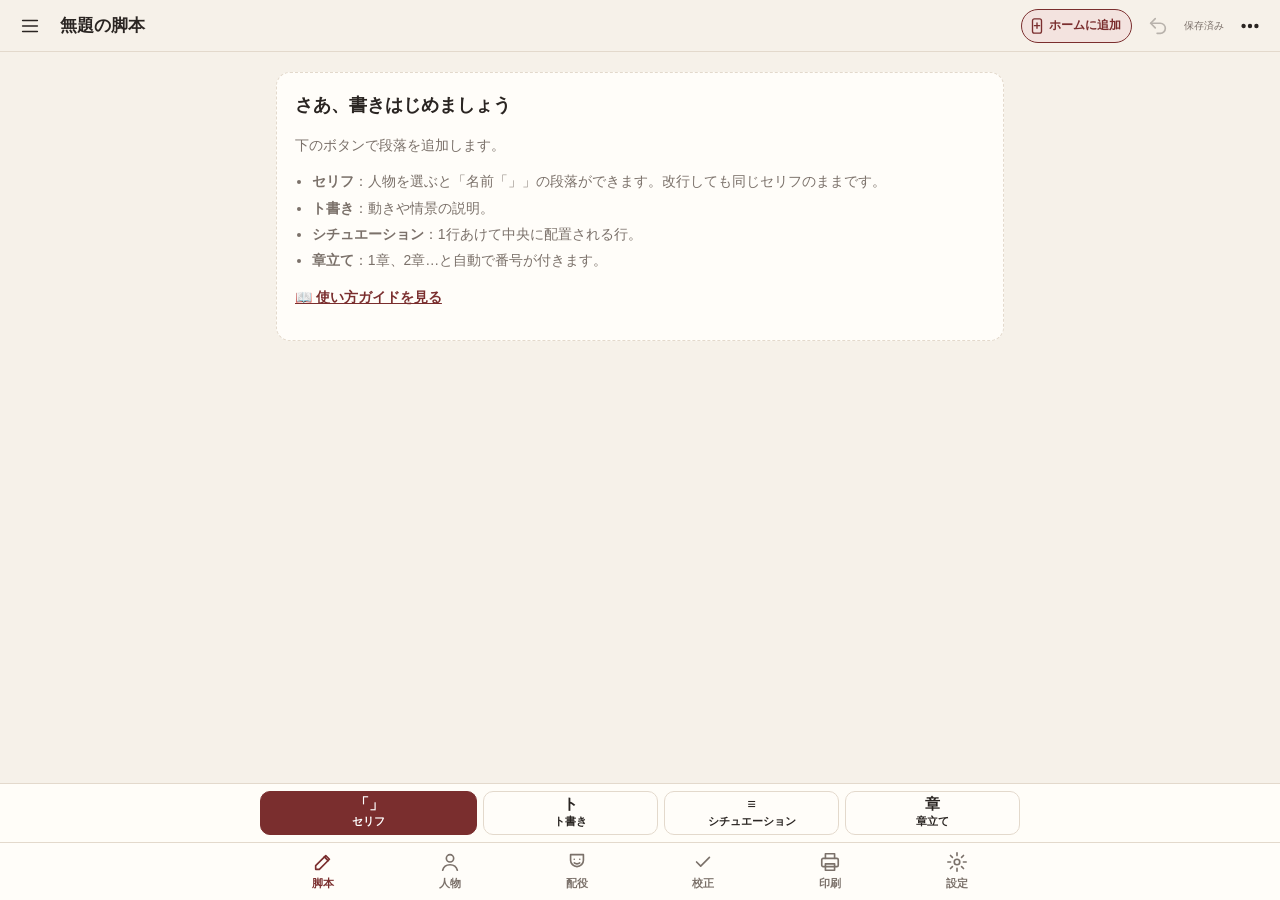
==== commit 7c5227ac: "Add 共有書き出し (share to LINE / save to Drive) in the top-right ⋯ menu The ⋯ button now opens a menu wit" ====
--- a/index.html
+++ b/index.html
@@ -31,7 +31,7 @@
       <svg viewBox="0 0 24 24" aria-hidden="true"><path d="M9 14 4 9l5-5"/><path d="M4 9h10.5a5.5 5.5 0 0 1 0 11H11"/></svg>
     </button>
     <span id="save-status" class="save-status" aria-live="polite">保存済み</span>
-    <button id="btn-more" class="icon-btn" type="button" aria-label="取り込んだPDFを見る">
+    <button id="btn-more" class="icon-btn" type="button" aria-label="メニュー（共有書き出し・取り込んだPDF）">
       <svg viewBox="0 0 24 24" aria-hidden="true"><circle cx="5" cy="12" r="1.5" fill="currentColor"/><circle cx="12" cy="12" r="1.5" fill="currentColor"/><circle cx="19" cy="12" r="1.5" fill="currentColor"/></svg>
     </button>
   </header>
@@ -191,7 +191,7 @@
           <button id="btn-export-txt" class="btn" type="button">テキスト（.txt）で保存</button>
           <button id="btn-export-docx" class="btn" type="button">Word（.docx）で保存</button>
         </div>
-        <input id="import-file" type="file" accept=".json,application/json" hidden>
+        <input id="import-file" type="file" accept=".json,.txt,application/json,text/plain" hidden>
         <div class="row-btns wrap">
           <button id="btn-import-pdf" class="btn" type="button">過去の脚本をPDFから読み込む</button>
         </div>
--- a/css/app.css
+++ b/css/app.css
@@ -296,6 +296,11 @@
 .tabbar button.active { color: var(--accent); }
 .tabbar svg { width: 22px; height: 22px; }
 
+/* パソコンなど横に広い画面では、下のボタンを本文と同じ幅にそろえる */
+@media (min-width: 800px) {
+  .insertbar, .tabbar { padding-left: calc((100% - 760px) / 2); padding-right: calc((100% - 760px) / 2); }
+}
+
 /* ---------- カード ---------- */
 .add-row { display: flex; gap: 8px; }
 .add-row input { flex: 1; min-width: 0; }
@@ -391,6 +396,12 @@
 .mode-card b { display: block; font-size: 16px; margin-bottom: 4px; }
 .mode-card span { display: block; font-size: 13px; color: var(--muted); }
 .mode-card .warn { color: var(--warn); margin-top: 6px; }
+.share-card { border-color: var(--accent); background: var(--accent-soft); }
+.format-list { display: flex; flex-direction: column; gap: 6px; margin: 6px 0 10px; }
+.format-row { display: flex; gap: 10px; align-items: flex-start; padding: 10px 12px; border: 1px solid var(--line); border-radius: 12px; background: var(--bg); }
+.format-row input { width: 20px; height: 20px; margin-top: 2px; accent-color: var(--accent); flex: none; }
+.format-row b { display: block; font-size: 15px; }
+.format-row small { display: block; font-size: 12px; color: var(--muted); line-height: 1.5; }
 .warn-box { padding: 12px 14px; border-radius: 12px; background: color-mix(in srgb, var(--warn) 14%, transparent); color: var(--text); font-size: 14px; margin: 8px 0 12px; }
 .result-list { margin: 6px 0 12px; padding-left: 1.2em; font-size: 14px; }
 .progress { height: 6px; border-radius: 3px; background: var(--surface-2); overflow: hidden; margin: 12px 0; }
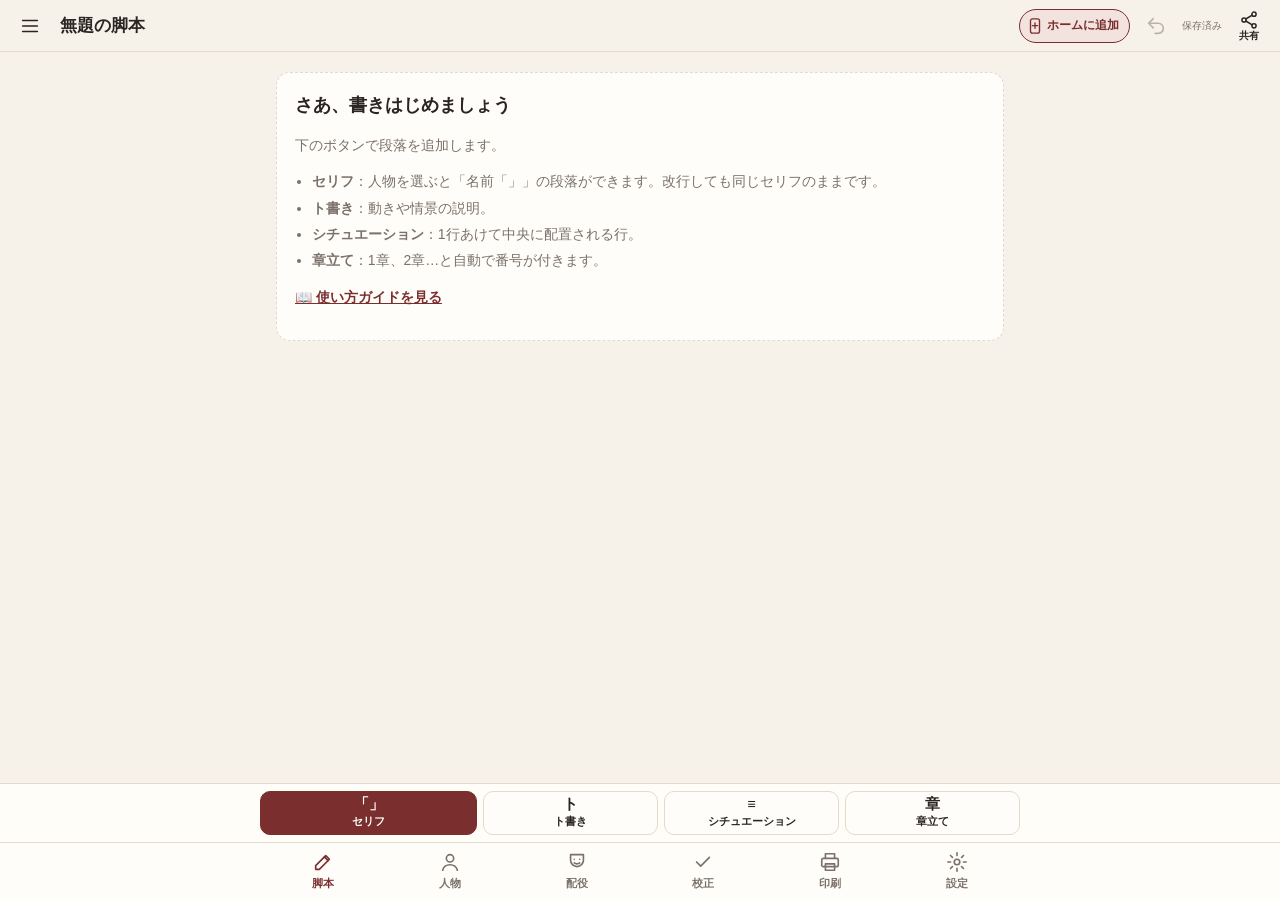
==== commit 35423df4: "Turn the top-right button into 共有 with export and 共有取り込み - The top-right button is now 共有 (share): 共" ====
--- a/index.html
+++ b/index.html
@@ -31,8 +31,8 @@
       <svg viewBox="0 0 24 24" aria-hidden="true"><path d="M9 14 4 9l5-5"/><path d="M4 9h10.5a5.5 5.5 0 0 1 0 11H11"/></svg>
     </button>
     <span id="save-status" class="save-status" aria-live="polite">保存済み</span>
-    <button id="btn-more" class="icon-btn" type="button" aria-label="メニュー（共有書き出し・取り込んだPDF）">
-      <svg viewBox="0 0 24 24" aria-hidden="true"><circle cx="5" cy="12" r="1.5" fill="currentColor"/><circle cx="12" cy="12" r="1.5" fill="currentColor"/><circle cx="19" cy="12" r="1.5" fill="currentColor"/></svg>
+    <button id="btn-more" class="share-btn" type="button" aria-label="共有（書き出し・取り込み）">
+      <svg viewBox="0 0 24 24" aria-hidden="true"><circle cx="18" cy="5" r="2.5"/><circle cx="6" cy="12" r="2.5"/><circle cx="18" cy="19" r="2.5"/><path d="m8.2 10.8 7.6-4.6M8.2 13.2l7.6 4.6"/></svg>共有
     </button>
   </header>
 
@@ -196,6 +196,7 @@
           <button id="btn-import-pdf" class="btn" type="button">過去の脚本をPDFから読み込む</button>
         </div>
         <input id="pdf-file" type="file" accept="application/pdf,.pdf" hidden>
+        <input id="share-file" type="file" accept=".json,.txt,.docx,.pdf,application/json,text/plain,application/pdf,application/vnd.openxmlformats-officedocument.wordprocessingml.document" hidden>
       </div>
     </section>
   </main>
--- a/css/app.css
+++ b/css/app.css
@@ -97,6 +97,13 @@
   font-size: 12px; font-weight: 700; white-space: nowrap;
 }
 .install-btn svg { width: 18px; height: 18px; }
+.share-btn {
+  flex: none; display: inline-flex; flex-direction: column; align-items: center; justify-content: center; gap: 0;
+  min-width: 42px; height: 42px; padding: 0 4px; border: 0; border-radius: 10px;
+  background: transparent; color: var(--text); font-size: 10px; font-weight: 700; line-height: 1.1;
+}
+.share-btn svg { width: 20px; height: 20px; }
+.share-btn:active { background: var(--surface-2); }
 .install-steps { padding-left: 1.4em; margin: 6px 0 14px; font-size: 15px; }
 .install-steps li { margin: 10px 0; }
 .install-steps .key { display: inline-flex; align-items: center; gap: 2px; padding: 1px 8px; border-radius: 6px; background: var(--surface-2); font-weight: 700; }
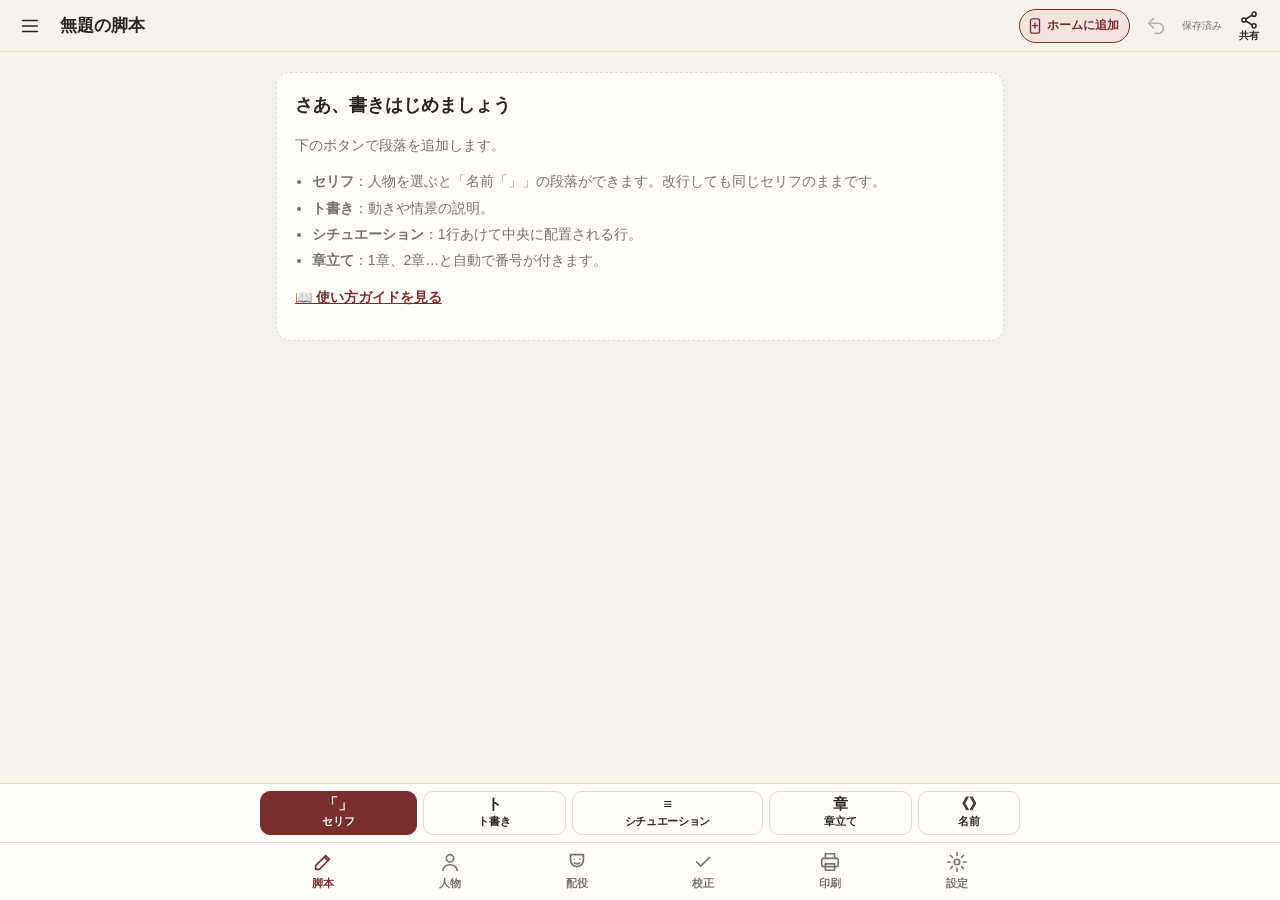
==== commit b7b6b4ea: "Insert character names into text as links that follow renames - New 「《》名前」 button in the insert bar " ====
--- a/index.html
+++ b/index.html
@@ -16,6 +16,10 @@
   <link rel="preconnect" href="https://fonts.googleapis.com">
   <link rel="preconnect" href="https://fonts.gstatic.com" crossorigin>
   <link rel="stylesheet" href="css/app.css">
+  <script>
+    // 表示の色（白・生成り・ダーク）は、描画前に当てて画面のちらつきを防ぐ
+    try { const t = localStorage.getItem('emgeki:theme'); if (t) document.documentElement.dataset.theme = t; } catch (e) { /* 保存できない環境では端末に合わせる */ }
+  </script>
   <style id="page-style">@page { size: A4 landscape; margin: 0; }</style>
 </head>
 <body>
@@ -120,6 +124,17 @@
         <label class="field">タイトル<input id="set-title" type="text"></label>
         <label class="field">作者<input id="set-author" type="text" placeholder="作・〇〇"></label>
 
+        <h2>画面の色</h2>
+        <label class="field">表示の色（この端末だけの設定）
+          <select id="theme-select">
+            <option value="">端末の設定に合わせる</option>
+            <option value="white">白い背景・黒い文字</option>
+            <option value="light">生成り（クリーム色）</option>
+            <option value="dark">黒い背景（ダーク）</option>
+          </select>
+        </label>
+        <p class="note">印刷・PDF の紙面は、いつも白い紙に黒い文字です。</p>
+
         <h2>脚本画面（書くとき）</h2>
         <label class="field">書く向き
           <select data-setting="editorWritingMode"><option value="horizontal">横書き</option><option value="vertical">縦書き</option></select>
@@ -205,8 +220,9 @@
   <div id="insertbar" class="insertbar no-print" role="toolbar" aria-label="段落の追加">
     <button type="button" data-insert="dialogue" class="ins ins-dialogue"><span class="ins-ico">「」</span>セリフ</button>
     <button type="button" data-insert="direction" class="ins"><span class="ins-ico">ト</span>ト書き</button>
-    <button type="button" data-insert="situation" class="ins"><span class="ins-ico">≡</span>シチュエーション</button>
+    <button type="button" data-insert="situation" class="ins ins-sit"><span class="ins-ico">≡</span>シチュエーション</button>
     <button type="button" data-insert="chapter" class="ins"><span class="ins-ico">章</span>章立て</button>
+    <button type="button" data-insert="name" class="ins ins-name"><span class="ins-ico">《》</span>名前</button>
   </div>
 
   <nav class="tabbar no-print" aria-label="画面切り替え">
--- a/css/app.css
+++ b/css/app.css
@@ -21,8 +21,9 @@
   --editor-font: "Hiragino Mincho ProN", "Yu Mincho", YuMincho, "Noto Serif JP", serif;
   color-scheme: light;
 }
+/* 表示の色：data-theme なし＝端末に合わせる、light＝生成り、white＝白い背景・黒い文字、dark＝黒い背景 */
 @media (prefers-color-scheme: dark) {
-  :root:not([data-theme="light"]) {
+  :root:not([data-theme]) {
     --bg: #1b1817;
     --surface: #24201e;
     --surface-2: #2e2926;
@@ -40,6 +41,11 @@
     color-scheme: dark;
   }
 }
+:root[data-theme="white"] {
+  --bg: #ffffff; --surface: #ffffff; --surface-2: #f1f1f1; --text: #000000; --muted: #555555;
+  --line: #d6d6d6; --accent: #7a2e2e; --accent-ink: #fff; --accent-soft: #f6e8e5;
+  --shadow: 0 1px 2px rgba(0, 0, 0, .08), 0 4px 14px rgba(0, 0, 0, .06); color-scheme: light;
+}
 :root[data-theme="dark"] {
   --bg: #1b1817; --surface: #24201e; --surface-2: #2e2926; --text: #ece5dc; --muted: #a59a90;
   --line: #3b3431; --accent: #d48a7e; --accent-ink: #1b1817; --accent-soft: #3a2724;
@@ -281,7 +287,13 @@
   font-size: 11px; font-weight: 600; white-space: nowrap; overflow: hidden; text-overflow: ellipsis;
 }
 .ins .ins-ico { font-family: var(--editor-font); font-size: 15px; line-height: 1.2; font-weight: 700; }
-.ins-dialogue { background: var(--accent); color: var(--accent-ink); border-color: var(--accent); flex: 1.25; }
+.ins-name { flex: .7; }
+.ins-sit { flex: 1.35; letter-spacing: -.03em; }
+@media (max-width: 380px) {
+  .insertbar { gap: 4px; padding-left: 6px; padding-right: 6px; }
+  .ins { font-size: 10px; }
+}
+.ins-dialogue { background: var(--accent); color: var(--accent-ink); border-color: var(--accent); flex: 1.1; }
 .ins:active { transform: translateY(1px); }
 
 /* ---------- タブバー ---------- */
